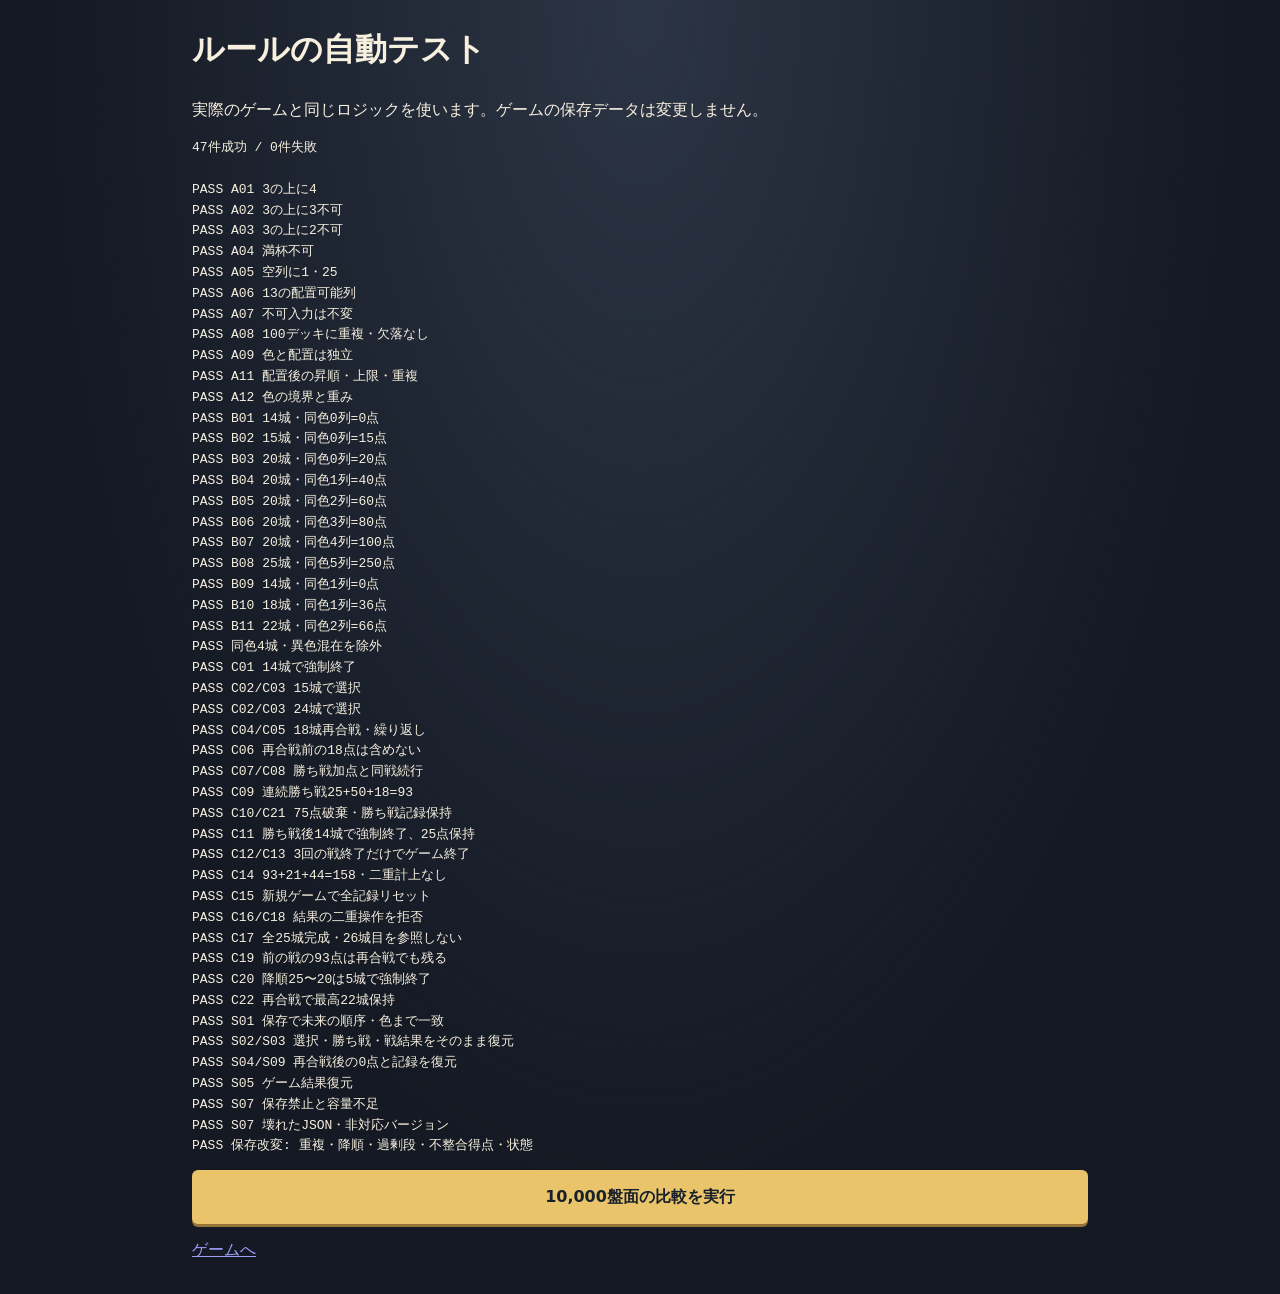
==== tests/index.html @ 19f7955c "Add files via upload" ====
<!doctype html><html lang="ja"><head><meta charset="utf-8"><meta name="viewport" content="width=device-width,initial-scale=1"><title>五段重ね将軍 — テスト</title><link rel="stylesheet" href="../css/style.css"><script defer src="../js/config.js"></script><script defer src="../js/game.js"></script><script defer src="../js/storage.js"></script><script defer src="game.test.js"></script><script defer src="balance.js"></script></head><body><main><h1>ルールの自動テスト</h1><p>実際のゲームと同じロジックを使います。ゲームの保存データは変更しません。</p><pre id="results" style="white-space:pre-wrap"></pre><button class="button primary" id="balance">10,000盤面の比較を実行</button><pre id="balance-results" style="white-space:pre-wrap"></pre><a href="../index.html">ゲームへ</a></main></body></html>
---- css/style.css ----
@charset "UTF-8";
:root { color-scheme: dark; --bg:#141923; --surface:#202938; --raised:#2b3648; --border:#7d8ba0; --divider:#394556; --text:#f7f0df; --muted:#bbc3cf; --gold:#eac46a; --gold-light:#ffe3a0; --ink:#17202b; --caution:#ffc894; font-family:system-ui,"Yu Gothic",Meiryo,sans-serif; background:var(--bg); color:var(--text); line-height:1.6; }
* { box-sizing:border-box; }
body { margin:0; background:radial-gradient(ellipse at 50% 0,#2c3545 0,transparent 65%),var(--bg); min-height:100vh; }
button { font:inherit; cursor:pointer; touch-action:manipulation; }
button:disabled { cursor:default; }
button:focus-visible,a:focus-visible { outline:3px solid var(--text); outline-offset:3px; }
h1,h2,p { margin-top:0; } h1,h2 { font-family:"Yu Mincho","Hiragino Mincho ProN",serif; }
h2 { font-size:32px; line-height:1.35; margin-bottom:24px; } h2:focus { outline:none; }
h3 { color:var(--gold); font-size:18px; margin:24px 0 8px; }
strong,.castle b,.result-number,.records b { font-variant-numeric:tabular-nums; }
small,.small { font-size:14px; } .muted { color:var(--muted); }
.eyebrow { color:var(--gold); font-size:12px; font-weight:700; letter-spacing:.15em; margin-bottom:8px; display:block; }
main { max-width:960px; margin:auto; padding:24px 32px 32px; }
header { display:flex; justify-content:space-between; align-items:center; gap:16px; margin-bottom:28px; }
.brand { display:flex; align-items:center; gap:12px; font-family:"Yu Mincho",serif; font-size:24px; font-weight:700; }
.brand small { display:block; color:var(--muted); font:11px/1.4 system-ui,sans-serif; letter-spacing:.1em; }
.crest { width:40px; height:40px; display:grid; place-items:center; color:var(--gold); border:1px solid var(--gold); transform:rotate(-5deg); }
.edition { color:var(--muted); font-size:12px; letter-spacing:.15em; }
.help-button { min-width:44px; min-height:44px; padding:8px 16px; border:1px solid var(--border); border-radius:6px; background:var(--surface); color:var(--text); }
.button { display:block; width:100%; min-height:48px; padding:13px 20px; border:1px solid transparent; border-radius:6px; font-weight:700; transition:background .15s,transform .12s; margin:12px 0 0; }
.button.primary { background:var(--gold); color:var(--ink); box-shadow:0 3px 0 #947238; }
.button.secondary { background:var(--surface); color:var(--text); border-color:var(--border); }
.button.quiet { background:transparent; color:var(--muted); }
.button.danger { background:transparent; border-color:var(--caution); color:var(--caution); }
.button:active { transform:translateY(2px); }
@media (hover:hover) { .button.primary:hover { background:var(--gold-light); } .button.secondary:hover,.help-button:hover { background:var(--raised); } .button.quiet:hover { color:var(--text); background:var(--surface); } .button.danger:hover { background:#41382f; } }
footer { display:flex; flex-wrap:wrap; justify-content:space-between; gap:8px 16px; color:var(--muted); font-size:12px; border-top:1px solid var(--divider); padding-top:16px; }
.save-error { color:var(--caution); }
.title-page { min-height:100vh; display:flex; flex-direction:column; }
.title-page header { margin-bottom:0; }
.title-hero { position:relative; text-align:center; padding:32px 0; flex:1; }
.title-hero > .eyebrow { letter-spacing:.35em; }
.title-hero h1 { font-size:46px; line-height:1.2; letter-spacing:.08em; margin:14px 0 24px; }
.title-hero h1 > span { display:block; color:var(--gold); font-size:80px; letter-spacing:.18em; text-indent:.18em; text-shadow:0 3px #624b27; }
.hero-copy { font-size:16px; line-height:1.9; margin:24px 0; color:var(--muted); }
.title-castles { display:flex; gap:12px; justify-content:center; align-items:flex-end; height:90px; }
.title-castles .castle { width:74px; flex:none; } .title-castles .castle:nth-child(2) { transform:translateY(-16px); }
.title-actions { max-width:304px; margin:auto; }
.resume-note { font-size:12px; color:var(--muted); margin:10px 0 16px; }
.title-rules { display:flex; gap:20px; justify-content:center; color:var(--muted); font-size:12px; margin-top:28px; }
.title-rules b { color:var(--gold); font-family:Arial,sans-serif; font-size:20px; margin:0 2px; }
.title-page footer { justify-content:center; text-align:center; }
.scoreboard { display:flex; align-items:stretch; gap:20px; background:var(--surface); border:1px solid var(--divider); border-top:2px solid var(--gold); border-radius:8px; padding:16px 20px; }
.battle-indicator { padding-right:20px; border-right:1px solid var(--divider); display:flex; flex-direction:column; justify-content:center; }
.battle-indicator strong { font-family:"Yu Mincho",serif; font-size:26px; }
.battle-indicator > span:last-child { font-size:12px; color:var(--muted); } .battle-indicator .eyebrow { margin:0; }
.battle-scores { display:flex; align-items:center; gap:20px; flex:1; }
.battle-score { text-align:center; flex:1; }
.battle-score > span { display:block; color:var(--muted); font-size:12px; margin-bottom:4px; }
.battle-score b { font-size:14px; } .battle-score.current > span,.battle-score.current b { color:var(--gold); }
.battle-score small { font-size:10px; margin-left:2px; }
.total { text-align:right; min-width:144px; }
.total > span,.total > small { display:block; font-size:12px; color:var(--muted); }
.total > strong { font:bold 36px/1.3 Arial,sans-serif; color:var(--gold); }
strong small,.result-number small { font:500 14px system-ui,sans-serif; margin-left:4px; color:var(--muted); }
.board-heading { display:flex; justify-content:space-between; gap:8px; max-width:720px; margin:24px auto 10px; color:var(--muted); font-size:12px; }
.gold-dot { display:inline-block; width:7px; height:7px; border-radius:50%; background:var(--gold); margin-right:4px; }
.board { display:grid; grid-template-columns:repeat(5,minmax(0,1fr)); gap:8px; max-width:720px; margin:auto; }
.column { min-width:0; width:100%; padding:8px 6px; background:#171e2a; border:2px solid var(--border); color:var(--text); border-radius:6px; position:relative; }
.column.available { border-color:var(--gold); background:linear-gradient(180deg,#252c34,#1c2330); }
@media (hover:hover) { .column.available:hover { background:#303744; box-shadow:0 0 0 1px var(--gold); } }
.column-heading { display:block; font-size:12px; font-weight:500; color:var(--muted); margin-bottom:8px; }
kbd { background:#303b4c; border:1px solid var(--border); padding:0 4px; margin-left:4px; border-radius:3px; font:10px Arial,sans-serif; }
.stack { display:flex; flex-direction:column-reverse; }
.slot { height:80px; display:flex; align-items:center; justify-content:center; border-bottom:1px solid var(--divider); position:relative; }
.empty-mark { height:4px; width:4px; background:var(--divider); border-radius:50%; }
.slot.top::after { content:""; position:absolute; top:0; width:24px; height:2px; background:var(--text); }
.castle { --castle-color:var(--gold); display:flex; flex-direction:column; width:100%; max-width:108px; height:74px; position:relative; filter:drop-shadow(0 2px 1px #080c12); }
.roof { height:12px; flex:none; background:var(--castle-color); clip-path:polygon(18% 0,82% 0,92% 65%,100% 65%,100% 100%,0 100%,0 65%,8% 65%); position:relative; }
.roof::after { content:""; position:absolute; inset:2px 2px 1px; background:var(--ink); clip-path:inherit; }
.castle-wall { margin:0 7%; height:54px; flex:none; background:var(--castle-color); color:var(--ink); display:flex; flex-direction:column; align-items:center; justify-content:center; border-left:3px solid #00000018; border-right:3px solid #00000018; }
.castle b { font:900 32px/1 Arial,Helvetica,sans-serif; }
.castle-color { font-size:12px; line-height:1.2; font-weight:700; padding-top:2px; } .color-mark { font-size:9px; }
.stone { height:8px; flex:none; margin:0 3%; background:repeating-linear-gradient(110deg,transparent 0 12px,#7d8ba0 13px 14px,transparent 15px 25px),var(--ink); border-top:1px solid var(--border); border-bottom:1px solid var(--border); }
.column-status { display:block; margin:10px 0 4px; font-size:12px; font-weight:700; } .available .column-status { color:var(--gold); }
.mono-badge { display:block; min-height:20px; font:12px/20px system-ui,sans-serif; color:var(--muted); }
.mono .mono-badge { background:var(--gold); color:var(--ink); border-radius:3px; font-weight:700; }
.control-panel { max-width:720px; margin:20px auto 0; display:grid; grid-template-columns:1.2fr 1fr; gap:20px; padding-top:20px; border-top:1px solid var(--divider); }
.current-castle { display:flex; gap:16px; align-items:center; } .current-castle .eyebrow { text-align:center; }
.current-art { width:112px; } .castle.large { width:112px; max-width:none; height:116px; }
.large .roof { height:18px; } .large .castle-wall { height:88px; } .large b { font-size:48px; } .large .stone { height:10px; }
.current-guide > * { display:block; } .current-guide strong { font-size:16px; margin-bottom:4px; }
.current-guide span { color:var(--gold); font-size:14px; } .current-guide small { font-size:11px; color:var(--muted); margin-top:10px; }
.board-stats { background:var(--surface); padding:12px 16px; border-radius:6px; }
.count { display:flex; justify-content:space-between; align-items:center; font-size:12px; } .count strong { font:bold 24px Arial,sans-serif; } .count small { font-size:12px; }
.progress { height:4px; position:relative; background:var(--divider); margin:8px 0; } .progress > span { display:block; height:100%; background:var(--gold); } .progress i { position:absolute; width:2px; height:8px; top:-2px; background:var(--text); }
.board-stats > p { font-size:12px; color:var(--muted); margin-bottom:8px; }
.score-preview { display:flex; gap:8px; justify-content:space-between; align-items:center; font-size:12px; }
.score-preview strong { font:bold 24px Arial,sans-serif; color:var(--gold); }
.board-stats > small { display:block; font-size:12px; color:var(--muted); } .board-stats > small b { color:var(--gold); }
.message { min-height:48px; margin:16px auto; max-width:720px; font-size:13px; color:var(--muted); text-align:center; } .warning { color:var(--caution); }
.conquered { width:112px; min-height:116px; display:grid; place-items:center; font:bold 32px "Yu Mincho",serif; color:var(--gold); border:1px solid var(--gold); }
dialog { background:var(--surface); color:var(--text); border:1px solid var(--border); border-top:3px solid var(--gold); border-radius:12px; padding:32px; width:min(520px,calc(100% - 32px)); max-height:calc(100dvh - 32px); overflow-y:auto; box-shadow:0 24px 80px #0008; }
dialog::backdrop { background:rgb(0 0 0 / 72%); } dialog p { margin-bottom:16px; } dialog .eyebrow { margin-bottom:8px; }
.breakdown { display:flex; gap:4px; justify-content:space-between; padding:12px 0; border-block:1px solid var(--divider); font-size:12px; } .breakdown b { display:block; font-size:18px; color:var(--text); }
.choice { padding:16px; border-radius:6px; margin:16px 0; border:1px solid var(--divider); background:#14192355; } .choice p { margin-bottom:6px; } .choice.caution { border-color:#887252; } .choice.caution b { color:var(--caution); }
.result-label { color:var(--muted); margin:24px 0 0; text-align:center; font-size:14px; }
.result-number { font:bold 64px/1.3 Arial,sans-serif; color:var(--gold); text-align:center; overflow-wrap:anywhere; margin:8px 0 24px; }
.result-rows { margin:16px 0; } .result-rows p { display:flex; justify-content:space-between; gap:12px; margin:0; padding:12px 0; border-bottom:1px solid var(--divider); }
.result-cumulative { background:var(--bg); border-radius:6px; padding:12px; text-align:center; }
.records { display:flex; gap:8px; margin:20px 0; padding:16px 0; border-block:1px solid var(--divider); } .records span { flex:1; text-align:center; font-size:12px; color:var(--muted); } .records b { display:block; font-size:18px; color:var(--text); }
.win-dialog { border-color:var(--gold); text-align:center; background:radial-gradient(ellipse at 50% 0,#5d4e31,transparent 70%),var(--surface); } .win-dialog h2 { font-size:64px; color:var(--gold-light); }
.help-dialog { max-width:600px; } .help-content { font-size:15px; } .help-content ul { padding-left:20px; } .help-content li { margin-bottom:12px; }
.help-stack { display:flex; flex-direction:column; align-items:center; gap:3px; margin:16px 0; } .help-stack > span { background:var(--gold); color:var(--ink); width:64px; text-align:center; font:bold 24px Arial,sans-serif; padding:4px; } .help-stack small { color:var(--muted); }
.help-threshold { display:flex; gap:12px; } .help-threshold > span { flex:1; padding:12px; background:var(--bg); border-radius:6px; } .help-threshold b { color:var(--gold); display:block; }
table { border-collapse:collapse; width:100%; margin:16px 0; } caption { font-size:12px; text-align:left; color:var(--muted); } th,td { text-align:left; padding:6px 12px; border-bottom:1px solid var(--divider); }
.land { animation:land .16s ease-out; } .invalid { animation:invalid .18s ease-out; } .mono-flash { animation:mono .5s ease-out; }
.confetti { position:absolute; inset:0; pointer-events:none; overflow:hidden; } .confetti i { position:absolute; top:-16px; left:calc(var(--i) * 5.5%); width:6px; height:12px; background:var(--gold); animation:confetti 1s ease-out both; animation-delay:calc(var(--i) * 25ms); }
@keyframes land { from { transform:translateY(-8px); opacity:.5; } to { transform:translateY(0); opacity:1; } }
@keyframes invalid { 30% { transform:translateX(-2px); border-color:var(--caution); } 65% { transform:translateX(2px); } }
@keyframes mono { 40% { box-shadow:0 0 20px var(--gold); } }
@keyframes confetti { to { transform:translateY(450px) rotate(260deg); opacity:0; } }
.sr-only { position:absolute; width:1px; height:1px; overflow:hidden; clip-path:inset(50%); white-space:nowrap; }
@media (max-width:899px) { main { padding-inline:24px; } .battle-scores { gap:12px; } .scoreboard { gap:16px; } }
@media (max-width:599px) {
  main { padding:16px 12px 24px; } header { margin-bottom:20px; } .brand { font-size:18px; gap:8px; } .brand small { font-size:10px; } .crest { width:32px; height:32px; }
  .help-button { padding:6px 10px; font-size:14px; } .help-button span,.edition { display:none; }
  .scoreboard { padding:12px; gap:12px; flex-wrap:wrap; } .battle-indicator { flex-basis:66px; padding-right:12px; } .battle-indicator strong { font-size:20px; } .battle-indicator .eyebrow { font-size:10px; }
  .battle-scores { gap:8px; } .battle-score b { font-size:12px; }
  .total { display:flex; align-items:baseline; justify-content:space-between; gap:8px; width:100%; border-top:1px solid var(--divider); padding-top:8px; flex-wrap:wrap; } .total > strong { font-size:28px; } .total > small { font-size:11px; }
  .board-heading { margin-top:20px; font-size:10px; } .board { gap:4px; } .column { padding:6px 2px; } .column-heading { font-size:12px; margin-bottom:6px; } kbd { display:none; }
  .slot { height:64px; } .castle { height:60px; } .roof { height:9px; } .castle-wall { height:45px; margin-inline:5%; border-width:1px; } .castle b { font-size:24px; } .stone { height:6px; } .color-mark { display:none; }
  .column-status { font-size:11px; } .mono-badge { font-size:10px; }
  .control-panel { grid-template-columns:1fr; gap:16px; margin-top:16px; padding-top:16px; } .current-castle { justify-content:center; gap:24px; }
  .current-art { width:96px; } .castle.large { width:96px; height:100px; } .large .roof { height:16px; } .large .castle-wall { height:76px; } .large b { font-size:40px; } .large .stone { height:8px; }
  .current-guide strong { font-size:16px; } .current-guide span { font-size:12px; } .board-stats { padding:12px 16px; } .conquered { width:96px; min-height:100px; }
  .message { font-size:12px; text-align:left; } footer { font-size:11px; } .title-hero { padding:28px 0; } .title-hero h1 { font-size:36px; } .title-hero h1 > span { font-size:64px; }
  .title-rules { gap:12px; font-size:11px; } .title-rules b { font-size:18px; } .title-castles .castle { width:64px; }
  dialog { padding:24px 20px; } h2 { font-size:24px; } .result-number { font-size:48px; } .win-dialog h2 { font-size:40px; } .choice { padding:12px; }
}
@media (prefers-reduced-motion:reduce) { *,*::before,*::after { animation:none !important; transition:none !important; scroll-behavior:auto !important; } .confetti { display:none; } }
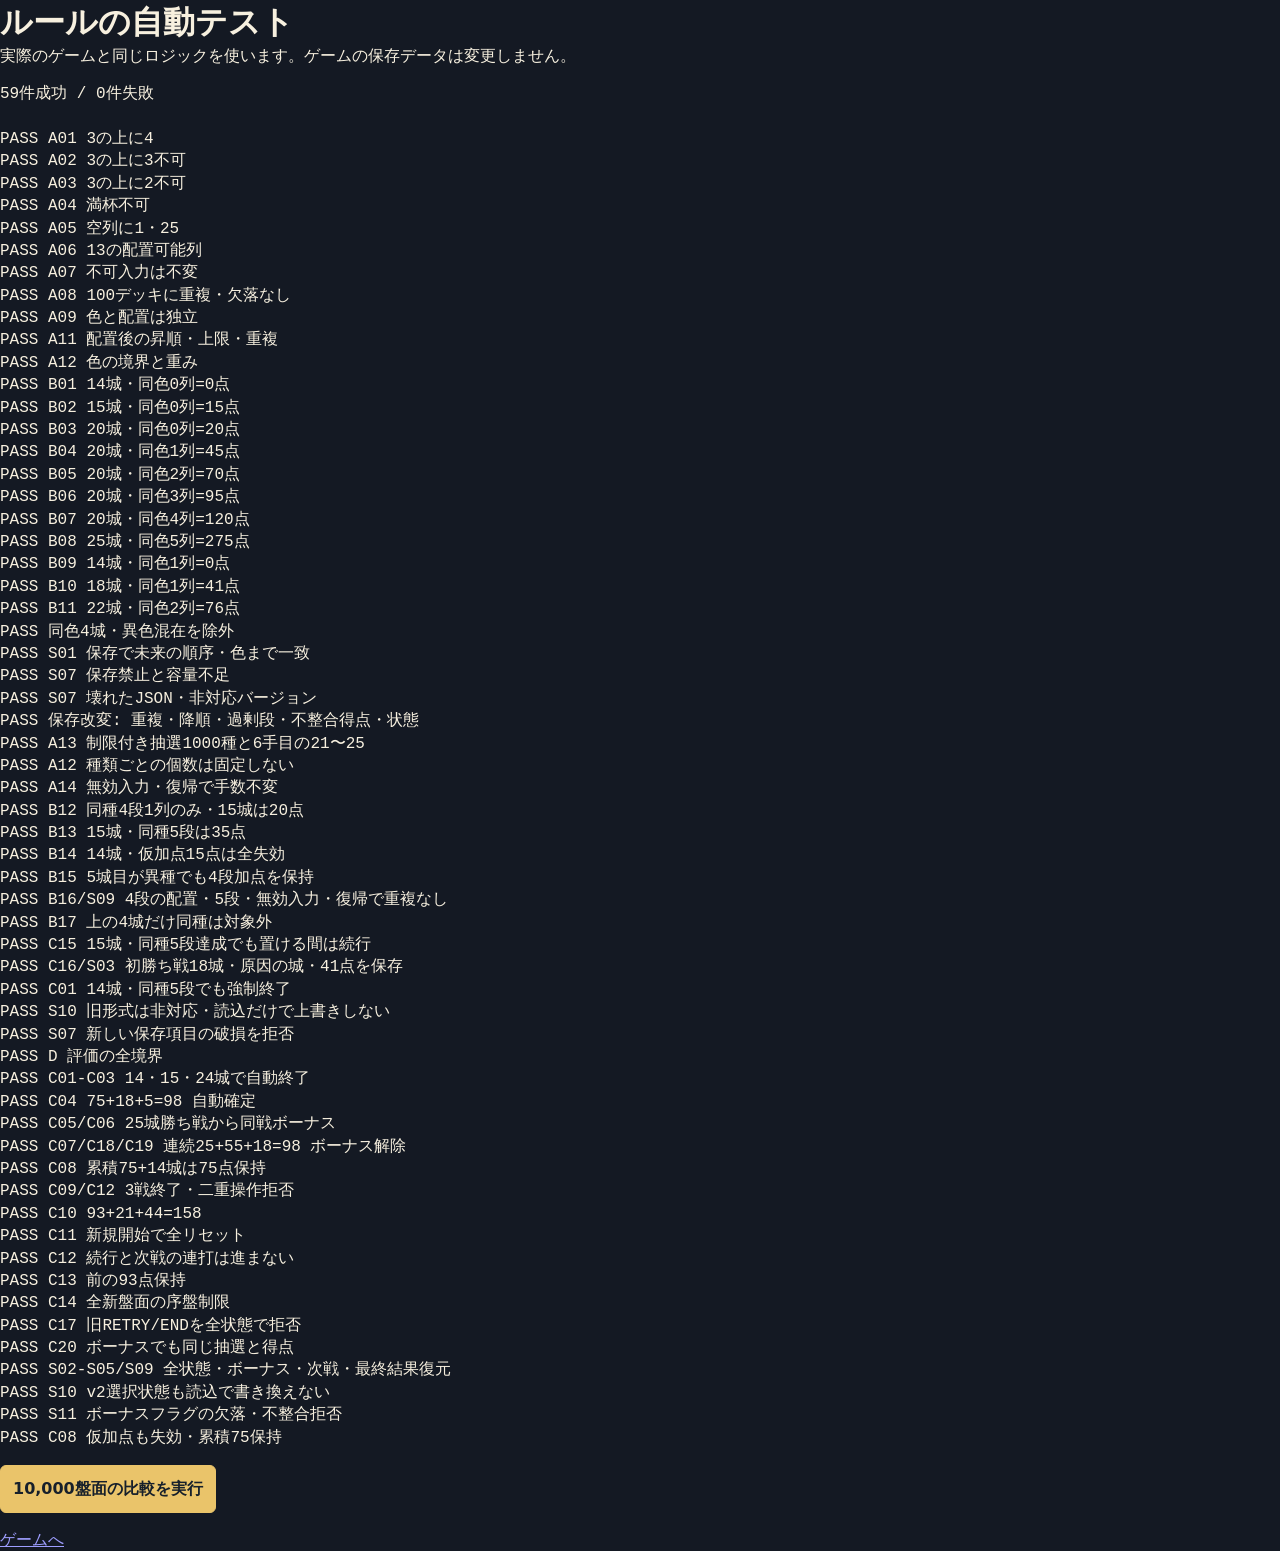
==== commit 294bf3d5: "五段重ね将軍Ver1.1 大幅にUpdate" ====
--- a/tests/index.html
+++ b/tests/index.html
@@ -1 +1 @@
-<!doctype html><html lang="ja"><head><meta charset="utf-8"><meta name="viewport" content="width=device-width,initial-scale=1"><title>五段重ね将軍 — テスト</title><link rel="stylesheet" href="../css/style.css"><script defer src="../js/config.js"></script><script defer src="../js/game.js"></script><script defer src="../js/storage.js"></script><script defer src="game.test.js"></script><script defer src="balance.js"></script></head><body><main><h1>ルールの自動テスト</h1><p>実際のゲームと同じロジックを使います。ゲームの保存データは変更しません。</p><pre id="results" style="white-space:pre-wrap"></pre><button class="button primary" id="balance">10,000盤面の比較を実行</button><pre id="balance-results" style="white-space:pre-wrap"></pre><a href="../index.html">ゲームへ</a></main></body></html>
+<!doctype html><html lang="ja"><head><meta charset="utf-8"><meta name="viewport" content="width=device-width,initial-scale=1"><link rel="icon" href="data:,"><title>五段重ね将軍 — テスト</title><link rel="stylesheet" href="../css/style.css"><script defer src="../js/config.js"></script><script defer src="../js/game.js"></script><script defer src="../js/storage.js"></script><script defer src="game.test.js"></script><script defer src="balance.js"></script></head><body><main><h1>ルールの自動テスト</h1><p>実際のゲームと同じロジックを使います。ゲームの保存データは変更しません。</p><pre id="results" style="white-space:pre-wrap"></pre><button class="button primary" id="balance">10,000盤面の比較を実行</button><pre id="balance-results" style="white-space:pre-wrap"></pre><a href="../index.html">ゲームへ</a></main></body></html>
--- a/css/style.css
+++ b/css/style.css
@@ -1,132 +1,14 @@
 @charset "UTF-8";
-:root { color-scheme: dark; --bg:#141923; --surface:#202938; --raised:#2b3648; --border:#7d8ba0; --divider:#394556; --text:#f7f0df; --muted:#bbc3cf; --gold:#eac46a; --gold-light:#ffe3a0; --ink:#17202b; --caution:#ffc894; font-family:system-ui,"Yu Gothic",Meiryo,sans-serif; background:var(--bg); color:var(--text); line-height:1.6; }
-* { box-sizing:border-box; }
-body { margin:0; background:radial-gradient(ellipse at 50% 0,#2c3545 0,transparent 65%),var(--bg); min-height:100vh; }
-button { font:inherit; cursor:pointer; touch-action:manipulation; }
-button:disabled { cursor:default; }
-button:focus-visible,a:focus-visible { outline:3px solid var(--text); outline-offset:3px; }
-h1,h2,p { margin-top:0; } h1,h2 { font-family:"Yu Mincho","Hiragino Mincho ProN",serif; }
-h2 { font-size:32px; line-height:1.35; margin-bottom:24px; } h2:focus { outline:none; }
-h3 { color:var(--gold); font-size:18px; margin:24px 0 8px; }
-strong,.castle b,.result-number,.records b { font-variant-numeric:tabular-nums; }
-small,.small { font-size:14px; } .muted { color:var(--muted); }
-.eyebrow { color:var(--gold); font-size:12px; font-weight:700; letter-spacing:.15em; margin-bottom:8px; display:block; }
-main { max-width:960px; margin:auto; padding:24px 32px 32px; }
-header { display:flex; justify-content:space-between; align-items:center; gap:16px; margin-bottom:28px; }
-.brand { display:flex; align-items:center; gap:12px; font-family:"Yu Mincho",serif; font-size:24px; font-weight:700; }
-.brand small { display:block; color:var(--muted); font:11px/1.4 system-ui,sans-serif; letter-spacing:.1em; }
-.crest { width:40px; height:40px; display:grid; place-items:center; color:var(--gold); border:1px solid var(--gold); transform:rotate(-5deg); }
-.edition { color:var(--muted); font-size:12px; letter-spacing:.15em; }
-.help-button { min-width:44px; min-height:44px; padding:8px 16px; border:1px solid var(--border); border-radius:6px; background:var(--surface); color:var(--text); }
-.button { display:block; width:100%; min-height:48px; padding:13px 20px; border:1px solid transparent; border-radius:6px; font-weight:700; transition:background .15s,transform .12s; margin:12px 0 0; }
-.button.primary { background:var(--gold); color:var(--ink); box-shadow:0 3px 0 #947238; }
-.button.secondary { background:var(--surface); color:var(--text); border-color:var(--border); }
-.button.quiet { background:transparent; color:var(--muted); }
-.button.danger { background:transparent; border-color:var(--caution); color:var(--caution); }
-.button:active { transform:translateY(2px); }
-@media (hover:hover) { .button.primary:hover { background:var(--gold-light); } .button.secondary:hover,.help-button:hover { background:var(--raised); } .button.quiet:hover { color:var(--text); background:var(--surface); } .button.danger:hover { background:#41382f; } }
-footer { display:flex; flex-wrap:wrap; justify-content:space-between; gap:8px 16px; color:var(--muted); font-size:12px; border-top:1px solid var(--divider); padding-top:16px; }
-.save-error { color:var(--caution); }
-.title-page { min-height:100vh; display:flex; flex-direction:column; }
-.title-page header { margin-bottom:0; }
-.title-hero { position:relative; text-align:center; padding:32px 0; flex:1; }
-.title-hero > .eyebrow { letter-spacing:.35em; }
-.title-hero h1 { font-size:46px; line-height:1.2; letter-spacing:.08em; margin:14px 0 24px; }
-.title-hero h1 > span { display:block; color:var(--gold); font-size:80px; letter-spacing:.18em; text-indent:.18em; text-shadow:0 3px #624b27; }
-.hero-copy { font-size:16px; line-height:1.9; margin:24px 0; color:var(--muted); }
-.title-castles { display:flex; gap:12px; justify-content:center; align-items:flex-end; height:90px; }
-.title-castles .castle { width:74px; flex:none; } .title-castles .castle:nth-child(2) { transform:translateY(-16px); }
-.title-actions { max-width:304px; margin:auto; }
-.resume-note { font-size:12px; color:var(--muted); margin:10px 0 16px; }
-.title-rules { display:flex; gap:20px; justify-content:center; color:var(--muted); font-size:12px; margin-top:28px; }
-.title-rules b { color:var(--gold); font-family:Arial,sans-serif; font-size:20px; margin:0 2px; }
-.title-page footer { justify-content:center; text-align:center; }
-.scoreboard { display:flex; align-items:stretch; gap:20px; background:var(--surface); border:1px solid var(--divider); border-top:2px solid var(--gold); border-radius:8px; padding:16px 20px; }
-.battle-indicator { padding-right:20px; border-right:1px solid var(--divider); display:flex; flex-direction:column; justify-content:center; }
-.battle-indicator strong { font-family:"Yu Mincho",serif; font-size:26px; }
-.battle-indicator > span:last-child { font-size:12px; color:var(--muted); } .battle-indicator .eyebrow { margin:0; }
-.battle-scores { display:flex; align-items:center; gap:20px; flex:1; }
-.battle-score { text-align:center; flex:1; }
-.battle-score > span { display:block; color:var(--muted); font-size:12px; margin-bottom:4px; }
-.battle-score b { font-size:14px; } .battle-score.current > span,.battle-score.current b { color:var(--gold); }
-.battle-score small { font-size:10px; margin-left:2px; }
-.total { text-align:right; min-width:144px; }
-.total > span,.total > small { display:block; font-size:12px; color:var(--muted); }
-.total > strong { font:bold 36px/1.3 Arial,sans-serif; color:var(--gold); }
-strong small,.result-number small { font:500 14px system-ui,sans-serif; margin-left:4px; color:var(--muted); }
-.board-heading { display:flex; justify-content:space-between; gap:8px; max-width:720px; margin:24px auto 10px; color:var(--muted); font-size:12px; }
-.gold-dot { display:inline-block; width:7px; height:7px; border-radius:50%; background:var(--gold); margin-right:4px; }
-.board { display:grid; grid-template-columns:repeat(5,minmax(0,1fr)); gap:8px; max-width:720px; margin:auto; }
-.column { min-width:0; width:100%; padding:8px 6px; background:#171e2a; border:2px solid var(--border); color:var(--text); border-radius:6px; position:relative; }
-.column.available { border-color:var(--gold); background:linear-gradient(180deg,#252c34,#1c2330); }
-@media (hover:hover) { .column.available:hover { background:#303744; box-shadow:0 0 0 1px var(--gold); } }
-.column-heading { display:block; font-size:12px; font-weight:500; color:var(--muted); margin-bottom:8px; }
-kbd { background:#303b4c; border:1px solid var(--border); padding:0 4px; margin-left:4px; border-radius:3px; font:10px Arial,sans-serif; }
-.stack { display:flex; flex-direction:column-reverse; }
-.slot { height:80px; display:flex; align-items:center; justify-content:center; border-bottom:1px solid var(--divider); position:relative; }
-.empty-mark { height:4px; width:4px; background:var(--divider); border-radius:50%; }
-.slot.top::after { content:""; position:absolute; top:0; width:24px; height:2px; background:var(--text); }
-.castle { --castle-color:var(--gold); display:flex; flex-direction:column; width:100%; max-width:108px; height:74px; position:relative; filter:drop-shadow(0 2px 1px #080c12); }
-.roof { height:12px; flex:none; background:var(--castle-color); clip-path:polygon(18% 0,82% 0,92% 65%,100% 65%,100% 100%,0 100%,0 65%,8% 65%); position:relative; }
-.roof::after { content:""; position:absolute; inset:2px 2px 1px; background:var(--ink); clip-path:inherit; }
-.castle-wall { margin:0 7%; height:54px; flex:none; background:var(--castle-color); color:var(--ink); display:flex; flex-direction:column; align-items:center; justify-content:center; border-left:3px solid #00000018; border-right:3px solid #00000018; }
-.castle b { font:900 32px/1 Arial,Helvetica,sans-serif; }
-.castle-color { font-size:12px; line-height:1.2; font-weight:700; padding-top:2px; } .color-mark { font-size:9px; }
-.stone { height:8px; flex:none; margin:0 3%; background:repeating-linear-gradient(110deg,transparent 0 12px,#7d8ba0 13px 14px,transparent 15px 25px),var(--ink); border-top:1px solid var(--border); border-bottom:1px solid var(--border); }
-.column-status { display:block; margin:10px 0 4px; font-size:12px; font-weight:700; } .available .column-status { color:var(--gold); }
-.mono-badge { display:block; min-height:20px; font:12px/20px system-ui,sans-serif; color:var(--muted); }
-.mono .mono-badge { background:var(--gold); color:var(--ink); border-radius:3px; font-weight:700; }
-.control-panel { max-width:720px; margin:20px auto 0; display:grid; grid-template-columns:1.2fr 1fr; gap:20px; padding-top:20px; border-top:1px solid var(--divider); }
-.current-castle { display:flex; gap:16px; align-items:center; } .current-castle .eyebrow { text-align:center; }
-.current-art { width:112px; } .castle.large { width:112px; max-width:none; height:116px; }
-.large .roof { height:18px; } .large .castle-wall { height:88px; } .large b { font-size:48px; } .large .stone { height:10px; }
-.current-guide > * { display:block; } .current-guide strong { font-size:16px; margin-bottom:4px; }
-.current-guide span { color:var(--gold); font-size:14px; } .current-guide small { font-size:11px; color:var(--muted); margin-top:10px; }
-.board-stats { background:var(--surface); padding:12px 16px; border-radius:6px; }
-.count { display:flex; justify-content:space-between; align-items:center; font-size:12px; } .count strong { font:bold 24px Arial,sans-serif; } .count small { font-size:12px; }
-.progress { height:4px; position:relative; background:var(--divider); margin:8px 0; } .progress > span { display:block; height:100%; background:var(--gold); } .progress i { position:absolute; width:2px; height:8px; top:-2px; background:var(--text); }
-.board-stats > p { font-size:12px; color:var(--muted); margin-bottom:8px; }
-.score-preview { display:flex; gap:8px; justify-content:space-between; align-items:center; font-size:12px; }
-.score-preview strong { font:bold 24px Arial,sans-serif; color:var(--gold); }
-.board-stats > small { display:block; font-size:12px; color:var(--muted); } .board-stats > small b { color:var(--gold); }
-.message { min-height:48px; margin:16px auto; max-width:720px; font-size:13px; color:var(--muted); text-align:center; } .warning { color:var(--caution); }
-.conquered { width:112px; min-height:116px; display:grid; place-items:center; font:bold 32px "Yu Mincho",serif; color:var(--gold); border:1px solid var(--gold); }
-dialog { background:var(--surface); color:var(--text); border:1px solid var(--border); border-top:3px solid var(--gold); border-radius:12px; padding:32px; width:min(520px,calc(100% - 32px)); max-height:calc(100dvh - 32px); overflow-y:auto; box-shadow:0 24px 80px #0008; }
-dialog::backdrop { background:rgb(0 0 0 / 72%); } dialog p { margin-bottom:16px; } dialog .eyebrow { margin-bottom:8px; }
-.breakdown { display:flex; gap:4px; justify-content:space-between; padding:12px 0; border-block:1px solid var(--divider); font-size:12px; } .breakdown b { display:block; font-size:18px; color:var(--text); }
-.choice { padding:16px; border-radius:6px; margin:16px 0; border:1px solid var(--divider); background:#14192355; } .choice p { margin-bottom:6px; } .choice.caution { border-color:#887252; } .choice.caution b { color:var(--caution); }
-.result-label { color:var(--muted); margin:24px 0 0; text-align:center; font-size:14px; }
-.result-number { font:bold 64px/1.3 Arial,sans-serif; color:var(--gold); text-align:center; overflow-wrap:anywhere; margin:8px 0 24px; }
-.result-rows { margin:16px 0; } .result-rows p { display:flex; justify-content:space-between; gap:12px; margin:0; padding:12px 0; border-bottom:1px solid var(--divider); }
-.result-cumulative { background:var(--bg); border-radius:6px; padding:12px; text-align:center; }
-.records { display:flex; gap:8px; margin:20px 0; padding:16px 0; border-block:1px solid var(--divider); } .records span { flex:1; text-align:center; font-size:12px; color:var(--muted); } .records b { display:block; font-size:18px; color:var(--text); }
-.win-dialog { border-color:var(--gold); text-align:center; background:radial-gradient(ellipse at 50% 0,#5d4e31,transparent 70%),var(--surface); } .win-dialog h2 { font-size:64px; color:var(--gold-light); }
-.help-dialog { max-width:600px; } .help-content { font-size:15px; } .help-content ul { padding-left:20px; } .help-content li { margin-bottom:12px; }
-.help-stack { display:flex; flex-direction:column; align-items:center; gap:3px; margin:16px 0; } .help-stack > span { background:var(--gold); color:var(--ink); width:64px; text-align:center; font:bold 24px Arial,sans-serif; padding:4px; } .help-stack small { color:var(--muted); }
-.help-threshold { display:flex; gap:12px; } .help-threshold > span { flex:1; padding:12px; background:var(--bg); border-radius:6px; } .help-threshold b { color:var(--gold); display:block; }
-table { border-collapse:collapse; width:100%; margin:16px 0; } caption { font-size:12px; text-align:left; color:var(--muted); } th,td { text-align:left; padding:6px 12px; border-bottom:1px solid var(--divider); }
-.land { animation:land .16s ease-out; } .invalid { animation:invalid .18s ease-out; } .mono-flash { animation:mono .5s ease-out; }
-.confetti { position:absolute; inset:0; pointer-events:none; overflow:hidden; } .confetti i { position:absolute; top:-16px; left:calc(var(--i) * 5.5%); width:6px; height:12px; background:var(--gold); animation:confetti 1s ease-out both; animation-delay:calc(var(--i) * 25ms); }
-@keyframes land { from { transform:translateY(-8px); opacity:.5; } to { transform:translateY(0); opacity:1; } }
-@keyframes invalid { 30% { transform:translateX(-2px); border-color:var(--caution); } 65% { transform:translateX(2px); } }
-@keyframes mono { 40% { box-shadow:0 0 20px var(--gold); } }
-@keyframes confetti { to { transform:translateY(450px) rotate(260deg); opacity:0; } }
-.sr-only { position:absolute; width:1px; height:1px; overflow:hidden; clip-path:inset(50%); white-space:nowrap; }
-@media (max-width:899px) { main { padding-inline:24px; } .battle-scores { gap:12px; } .scoreboard { gap:16px; } }
-@media (max-width:599px) {
-  main { padding:16px 12px 24px; } header { margin-bottom:20px; } .brand { font-size:18px; gap:8px; } .brand small { font-size:10px; } .crest { width:32px; height:32px; }
-  .help-button { padding:6px 10px; font-size:14px; } .help-button span,.edition { display:none; }
-  .scoreboard { padding:12px; gap:12px; flex-wrap:wrap; } .battle-indicator { flex-basis:66px; padding-right:12px; } .battle-indicator strong { font-size:20px; } .battle-indicator .eyebrow { font-size:10px; }
-  .battle-scores { gap:8px; } .battle-score b { font-size:12px; }
-  .total { display:flex; align-items:baseline; justify-content:space-between; gap:8px; width:100%; border-top:1px solid var(--divider); padding-top:8px; flex-wrap:wrap; } .total > strong { font-size:28px; } .total > small { font-size:11px; }
-  .board-heading { margin-top:20px; font-size:10px; } .board { gap:4px; } .column { padding:6px 2px; } .column-heading { font-size:12px; margin-bottom:6px; } kbd { display:none; }
-  .slot { height:64px; } .castle { height:60px; } .roof { height:9px; } .castle-wall { height:45px; margin-inline:5%; border-width:1px; } .castle b { font-size:24px; } .stone { height:6px; } .color-mark { display:none; }
-  .column-status { font-size:11px; } .mono-badge { font-size:10px; }
-  .control-panel { grid-template-columns:1fr; gap:16px; margin-top:16px; padding-top:16px; } .current-castle { justify-content:center; gap:24px; }
-  .current-art { width:96px; } .castle.large { width:96px; height:100px; } .large .roof { height:16px; } .large .castle-wall { height:76px; } .large b { font-size:40px; } .large .stone { height:8px; }
-  .current-guide strong { font-size:16px; } .current-guide span { font-size:12px; } .board-stats { padding:12px 16px; } .conquered { width:96px; min-height:100px; }
-  .message { font-size:12px; text-align:left; } footer { font-size:11px; } .title-hero { padding:28px 0; } .title-hero h1 { font-size:36px; } .title-hero h1 > span { font-size:64px; }
-  .title-rules { gap:12px; font-size:11px; } .title-rules b { font-size:18px; } .title-castles .castle { width:64px; }
-  dialog { padding:24px 20px; } h2 { font-size:24px; } .result-number { font-size:48px; } .win-dialog h2 { font-size:40px; } .choice { padding:12px; }
-}
-@media (prefers-reduced-motion:reduce) { *,*::before,*::after { animation:none !important; transition:none !important; scroll-behavior:auto !important; } .confetti { display:none; } }
+:root{color-scheme:dark;--bg:#141923;--surface:#202938;--border:#7D8BA0;--text:#F7F0DF;--muted:#BBC3CF;--gold:#EAC46A;--ink:#17202B;font:16px/1.4 system-ui,"Yu Gothic",Meiryo,sans-serif;background:var(--bg);color:var(--text)}
+*{box-sizing:border-box}body{margin:0;background:var(--bg)}body.bonus{--bg:#302313;--surface:#49361C;--border:#F3D583;background:var(--bg)}button{font:inherit;cursor:pointer;touch-action:manipulation}button:disabled{opacity:.5;cursor:default}button:focus-visible{outline:3px solid var(--text);outline-offset:2px}h1,h2,p{margin:0}h1,h2{font-family:"Yu Mincho",serif}small{font-size:12px}b,strong{font-variant-numeric:tabular-nums}nav{display:flex;gap:8px}.button{min-height:48px;padding:8px 12px;border:1px solid var(--gold);border-radius:6px;font-weight:700;background:var(--gold);color:var(--ink)}.button.secondary{background:var(--surface);border-color:var(--border);color:var(--text)}.sr-only{position:absolute;width:1px;height:1px;padding:0;margin:-1px;overflow:hidden;clip-path:inset(50%);white-space:nowrap}
+.game-page{height:100vh;height:100dvh;max-height:820px;max-width:900px;margin:auto;padding:max(8px,env(safe-area-inset-top)) max(8px,env(safe-area-inset-right)) max(8px,env(safe-area-inset-bottom)) max(8px,env(safe-area-inset-left));display:grid;grid-template-rows:minmax(72px,max-content) minmax(0,1fr);gap:8px}
+header{min-width:0}.headline{display:flex;flex-wrap:wrap;align-items:center;justify-content:space-between;gap:0 8px}.headline h1{font-size:18px;line-height:24px}.headline small{font-family:system-ui;font-size:14px}.stage{font-size:14px;line-height:20px;color:var(--gold)}.bonus .stage{background:#FFE3A0;color:var(--ink);padding:0 6px;border-radius:3px}.scores{display:grid;grid-template-columns:repeat(4,minmax(0,1fr));gap:4px;font-size:12px;margin-top:4px}.scores span{padding:2px 4px;background:var(--surface);border-bottom:1px solid var(--border);min-width:0}.scores b{display:block;overflow-wrap:anywhere;font-size:14px}.game-body{display:grid;grid-template-rows:minmax(266px,1fr) 152px;gap:8px;min-height:0}.board{display:grid;grid-template-columns:repeat(5,minmax(0,1fr));gap:4px;min-height:0}.column{display:grid;grid-template-rows:20px minmax(0,1fr) 22px;padding:2px;border:2px solid var(--border);border-radius:6px;background:var(--surface);color:var(--text);min-width:0;min-height:0}.column.available{border-color:var(--gold);box-shadow:inset 0 0 0 1px #eac46a40}.column.mono .column-title{background:var(--gold);color:var(--ink)}.column-title,.column-status{font-size:12px;white-space:nowrap;line-height:20px}.column.available .column-status{color:var(--gold);font-weight:bold}.stack{display:flex;flex-direction:column-reverse;min-height:0}.slot{display:flex;align-items:center;justify-content:center;flex:1;min-height:0;border-top:1px solid #7d8ba040}.empty{color:var(--muted)}.castle{display:flex;flex-direction:column;align-items:center;justify-content:center;max-width:100%;color:var(--text);line-height:1}.castle-face{display:flex;align-items:center;justify-content:center;gap:2px}.castle img{width:24px;height:24px;object-fit:contain;border:1px solid #eee;border-radius:2px;background:#e9e7e1}.castle b{font:700 24px/26px Arial,sans-serif;min-width:26px;color:var(--ink);background:#F7F0DF;border-radius:2px;text-align:center}.kind{font-size:12px;line-height:14px;white-space:nowrap}.top-castle .castle b{box-shadow:0 0 0 1px var(--gold)}.control-panel{display:grid;grid-template-columns:112px minmax(0,1fr);grid-template-rows:88px 16px 44px;gap:2px 8px;min-width:0}.current{background:var(--surface);border:1px solid var(--border);border-radius:6px;display:flex;flex-direction:column;align-items:center;justify-content:center;gap:4px}.current-art img{width:40px;height:40px}.current-art b{font-size:32px;line-height:40px;min-width:40px}.current-art .kind{line-height:16px}.board-info{display:flex;flex-direction:column;justify-content:center;font-size:12px;min-width:0;line-height:17px}.count strong{font-size:16px}.score-preview strong{color:var(--gold);font-size:18px}.message{font-size:12px;grid-column:1/-1;line-height:16px;color:var(--gold);white-space:nowrap}.tools{grid-column:1/-1;justify-content:flex-end}.tools .button{min-height:44px;padding:6px 16px;font-size:14px}
+.title-page{height:100vh;height:100dvh;max-width:700px;margin:auto;padding:16px;display:flex;flex-direction:column;align-items:center;justify-content:center;gap:20px}.title-hero{text-align:center;display:grid;gap:16px}.eyebrow{font-size:12px;letter-spacing:.2em;color:var(--gold)}.title-hero h1{font-size:36px;color:var(--gold)}.title-castles{display:flex;justify-content:center;gap:20px}.title-castles img{width:60px;height:60px}.title-castles b{display:none}.title-actions{flex-direction:column;width:min(100%,320px);gap:8px}.title-hero p{font-size:14px}
+dialog{color:var(--text);background:var(--surface);border:2px solid var(--gold);border-radius:10px;width:min(520px,calc(100% - 16px));max-width:calc(100% - 16px);max-height:calc(100dvh - 16px);padding:16px;overflow:visible;box-shadow:0 16px 80px #0009}dialog::backdrop{background:rgba(0,0,0,.72)}dialog[open]{display:flex;flex-direction:column;gap:12px}dialog h2{font-size:24px;line-height:1.3;color:var(--gold)}.result-summary{display:flex;flex-direction:column;gap:8px;text-align:center}.result-number{font:700 40px/1.1 Arial,sans-serif;color:var(--gold);overflow-wrap:anywhere}.result-total{font-size:14px}.bonus-banner{background:#FFE3A0;color:var(--ink);font-weight:bold;font-size:20px;padding:4px;border-radius:4px}.bonus dialog h2{font-size:32px}.blocked-castle{display:flex;flex-direction:column;gap:2px;border-top:1px solid var(--border);padding-top:6px;font-size:14px}.blocked-castle small{font-size:12px}.rating{display:flex;flex-direction:column;gap:4px}.rating b{font-size:24px;line-height:1.25;color:var(--gold)}.result-actions{flex-direction:column;gap:6px}.result-actions .button{width:100%}.result-actions .secondary{min-height:44px}.page-content{min-height:180px;display:flex;flex-direction:column;gap:12px}.page-content p{line-height:1.7}.page-actions{justify-content:space-between}.page-actions .button{min-height:44px;padding:6px 12px}.placed .top-castle{animation:place .2s ease-out}.bonus-banner.celebrate{animation:glow .6s ease-out}@keyframes place{from{transform:translateY(-4px)}to{transform:translateY(0)}}@keyframes glow{from{box-shadow:0 0 25px #ffe3a0}to{box-shadow:0 0 0 transparent}}
+@media(min-width:600px) and (min-height:500px){.game-page{padding:16px;grid-template-rows:minmax(72px,max-content) minmax(0,1fr)}.headline h1{font-size:24px}.castle img{width:32px;height:32px}.castle b{font-size:32px;line-height:34px;min-width:36px}.current-art img{width:44px;height:44px}.current-art b{font-size:36px;line-height:44px}.control-panel{grid-template-columns:160px minmax(0,1fr)}.title-hero h1{font-size:48px}}
+@media(max-height:420px) and (min-width:540px){.game-page{grid-template-rows:48px minmax(0,1fr);gap:8px;max-width:1000px}.headline{height:22px;flex-wrap:nowrap}.headline h1{font-size:16px}.scores{margin-top:0}.scores span{display:flex;gap:8px;padding:0 4px;align-items:center}.scores b{font-size:12px}.game-body{grid-template-columns:minmax(300px,1.3fr) minmax(260px,1fr);grid-template-rows:minmax(0,1fr);gap:12px}.column{grid-template-rows:18px minmax(0,1fr) 18px}.column-title,.column-status{line-height:18px}.castle img{width:20px;height:20px}.castle b{font-size:20px;line-height:20px;min-width:24px}.kind{line-height:12px}.control-panel{grid-template-columns:100px minmax(0,1fr);grid-template-rows: minmax(130px,1fr) 32px 44px;gap:4px}.board-info{line-height:20px}.current-art img{width:40px;height:40px}.current-art b{font-size:32px;line-height:40px;min-width:40px}.current-art .kind{line-height:16px}.message{white-space:normal;line-height:16px}.title-page{flex-direction:row;gap:24px}.title-hero{gap:8px}.title-hero h1{font-size:30px}.title-actions{width:260px}.title-castles img{width:40px;height:40px}.title-castles{gap:12px}dialog{width:min(700px,calc(100% - 16px));padding:12px}dialog[open]:has(.result-summary){display:grid;grid-template-columns:minmax(0,1fr) 260px;gap:12px}.result-summary{gap:4px}.result-number{font-size:36px}.result-actions{justify-content:center}.blocked-castle{padding-top:4px}.bonus dialog h2{font-size:28px}.bonus-banner{font-size:20px;padding:2px}.page-content{min-height:150px}.page-content p{line-height:1.5}.rating b{font-size:22px}}
+@media(prefers-reduced-motion:reduce){*,*::before,*::after{animation:none!important;transition:none!important;scroll-behavior:auto!important}}
+
+.column-status{line-height:13px}.column-status em{display:block;font-size:12px;line-height:13px;font-style:normal;color:var(--gold)}.column{grid-template-rows:20px minmax(0,1fr) 28px}.castle img{width:20px;height:24px}.current-art img{width:40px;height:40px}.title-castles img{width:60px;height:60px}
+@media(min-width:600px) and (min-height:500px){.castle img{width:32px;height:32px}.current-art img{width:44px;height:44px}}
+@media(max-height:420px) and (min-width:540px){.column{grid-template-rows:18px minmax(0,1fr) 28px}.castle img{width:20px;height:20px}.current-art img{width:40px;height:40px}.title-castles img{width:40px;height:40px}}
